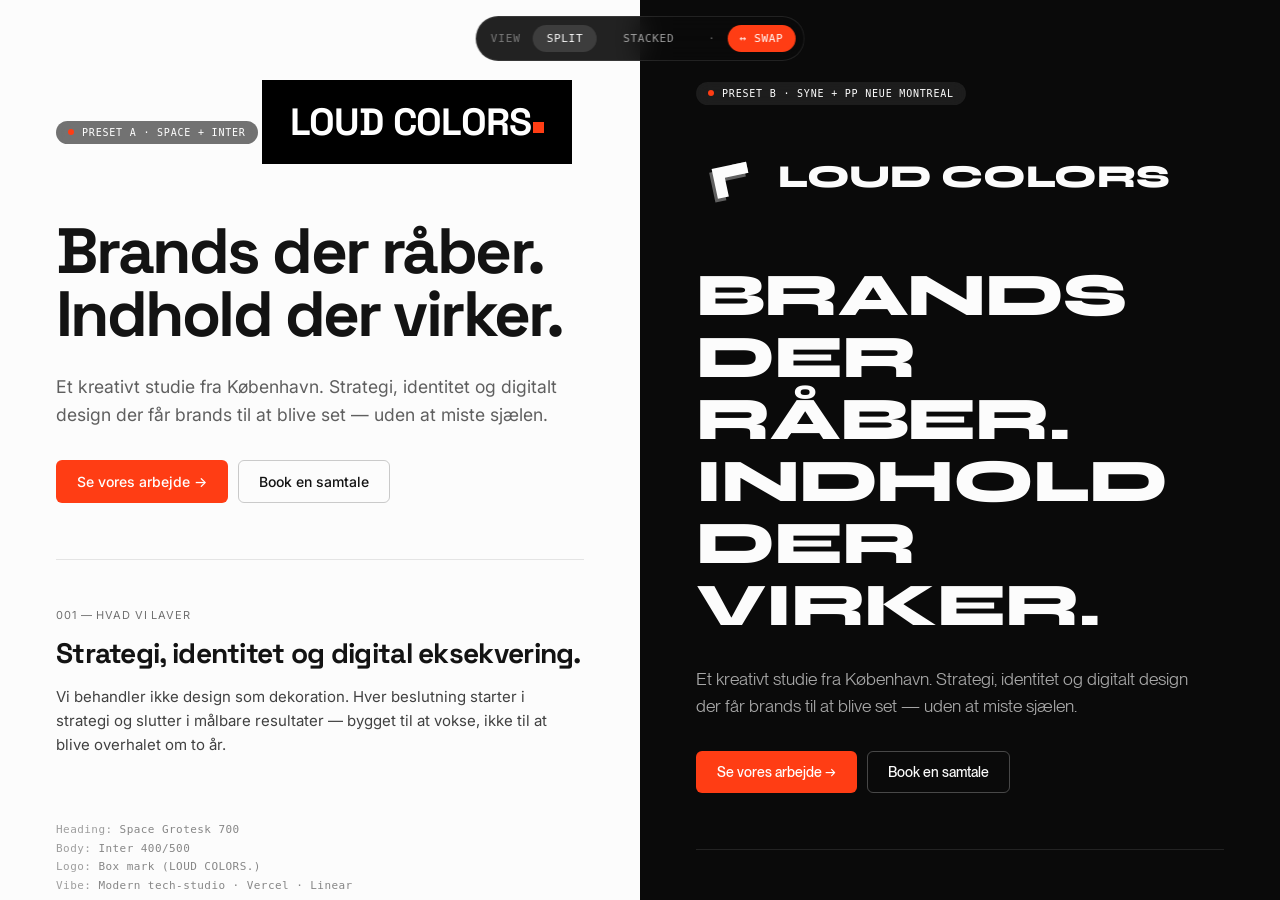
==== compare-loud.html @ 7bf84391 "Add Loud Colors brand preset comparison + Syne font" ====
<!DOCTYPE html>
<html lang="da">
<head>
  <meta charset="UTF-8">
  <meta name="viewport" content="width=device-width, initial-scale=1.0">
  <title>Loud Colors · Brand presets</title>
  <link rel="preconnect" href="https://fonts.googleapis.com">
  <link rel="preconnect" href="https://fonts.gstatic.com" crossorigin>
  <link rel="stylesheet" href="https://fonts.googleapis.com/css2?family=Space+Grotesk:wght@400;500;700&family=Inter:wght@400;500&display=swap">
  <style>
    @font-face {
      font-family: 'PP Neue Montreal';
      src: url('fonts/PPNeueMontreal-Book.woff2') format('woff2');
      font-weight: 400; font-display: swap;
    }
    @font-face {
      font-family: 'PP Neue Montreal';
      src: url('fonts/PPNeueMontreal-Medium.woff2') format('woff2');
      font-weight: 500; font-display: swap;
    }
    @font-face {
      font-family: 'Syne';
      src: url('fonts/Syne-ExtraBold.ttf') format('truetype');
      font-weight: 800; font-display: swap;
    }

    /* Base */
    * { box-sizing: border-box; margin: 0; padding: 0; }
    html, body { height: 100%; }
    body {
      background: #0A0A0A;
      color: #FCFCFC;
      font-family: 'Inter', system-ui, sans-serif;
      -webkit-font-smoothing: antialiased;
      overflow: hidden;
    }

    /* Toolbar */
    .toolbar {
      position: fixed; top: 16px; left: 50%; transform: translateX(-50%);
      z-index: 1000;
      background: rgba(10, 10, 10, 0.9);
      backdrop-filter: blur(14px);
      border: 1px solid rgba(255, 255, 255, 0.1);
      padding: 8px 8px 8px 14px; border-radius: 999px;
      display: flex; align-items: center; gap: 12px;
      font-family: ui-monospace, monospace;
      font-size: 11px; letter-spacing: 0.08em; text-transform: uppercase;
      color: rgba(255, 255, 255, 0.6);
    }
    .toolbar-label { color: rgba(255, 255, 255, 0.4); }
    .toolbar button {
      background: transparent; border: none;
      color: rgba(255, 255, 255, 0.6);
      font-family: inherit; font-size: 11px;
      letter-spacing: 0.06em; text-transform: uppercase;
      padding: 7px 14px; border-radius: 999px;
      cursor: pointer; transition: background 0.15s, color 0.15s;
    }
    .toolbar button:hover { color: #FCFCFC; }
    .toolbar button.active { background: rgba(255, 255, 255, 0.12); color: #FCFCFC; }
    .toolbar .swap {
      background: #FF3D14; color: #fff;
      padding: 7px 12px;
    }
    .toolbar .swap:hover { background: #D62E0B; color: #fff; }

    /* Layout grid */
    .compare {
      display: grid; grid-template-columns: 1fr 1fr;
      height: 100vh; overflow: hidden;
    }
    .compare.stacked { grid-template-columns: 1fr; grid-template-rows: 1fr 1fr; }

    /* Side base */
    .side {
      position: relative; overflow-y: auto; overflow-x: hidden;
      padding: 80px 56px 56px;
    }
    .side-label {
      position: sticky; top: 0;
      display: inline-flex; align-items: center; gap: 8px;
      background: rgba(0, 0, 0, 0.55); color: #fff;
      padding: 6px 12px; border-radius: 999px;
      font-family: ui-monospace, monospace;
      font-size: 10px; letter-spacing: 0.08em; text-transform: uppercase;
      backdrop-filter: blur(8px);
      margin-bottom: 40px;
      z-index: 5;
    }
    .side-label-dot { width: 6px; height: 6px; border-radius: 50%; }

    /* Preset 1 — Space + Inter + Box logo */
    .preset-space {
      background: #FCFCFC; color: #131313;
    }
    .preset-space h1 {
      font-family: 'Space Grotesk', sans-serif;
      font-weight: 700;
      font-size: clamp(2.5rem, 5vw, 4rem);
      letter-spacing: -0.04em; line-height: 0.98;
      margin-bottom: 28px;
    }
    .preset-space .lede,
    .preset-space p,
    .preset-space .meta {
      font-family: 'Inter', sans-serif;
    }
    .preset-space .lede {
      font-size: 1.1rem; line-height: 1.55;
      color: #5F5F5F; max-width: 520px; margin-bottom: 32px;
    }
    .preset-space .side-label-dot { background: #FF3D14; }

    /* Preset 2 — Syne + PP Neue + Abstract mark */
    .preset-syne {
      background: #0A0A0A; color: #FCFCFC;
    }
    .preset-syne h1 {
      font-family: 'Syne', sans-serif;
      font-weight: 800;
      font-size: clamp(2.4rem, 4.8vw, 3.8rem);
      letter-spacing: -0.02em; line-height: 1.02;
      margin-bottom: 28px;
      text-transform: uppercase;
    }
    .preset-syne .lede,
    .preset-syne p,
    .preset-syne .meta {
      font-family: 'PP Neue Montreal', sans-serif;
    }
    .preset-syne .lede {
      font-size: 1.1rem; line-height: 1.55;
      color: rgba(252, 252, 252, 0.65); max-width: 520px; margin-bottom: 32px;
    }
    .preset-syne .side-label {
      background: rgba(255, 255, 255, 0.08);
    }
    .preset-syne .side-label-dot { background: #FF3D14; }

    /* Logo box (preset 1) */
    .logo-box {
      display: inline-block;
      background: #000;
      padding: 18px 28px 18px 28px;
      margin-bottom: 56px;
    }
    .logo-box-text {
      font-family: 'Space Grotesk', sans-serif;
      font-weight: 700;
      font-size: 38px;
      letter-spacing: -0.02em;
      color: #fff;
      text-transform: uppercase;
      display: inline-flex; align-items: baseline; gap: 2px;
    }
    .logo-box-dot {
      display: inline-block;
      width: 11px; height: 11px;
      background: #FF3D14;
      transform: translateY(-2px);
    }

    /* Logo mark + Syne text (preset 2) */
    .logo-syne {
      display: inline-flex; align-items: center; gap: 18px;
      margin-bottom: 56px;
    }
    .logo-mark {
      width: 64px; height: 64px;
      position: relative;
    }
    .logo-mark svg { width: 100%; height: 100%; display: block; }
    .logo-syne-text {
      font-family: 'Syne', sans-serif;
      font-weight: 800;
      font-size: 32px;
      letter-spacing: -0.01em;
      color: #FCFCFC;
      text-transform: uppercase;
    }

    /* Actions */
    .actions {
      display: flex; gap: 10px; flex-wrap: wrap;
      margin-bottom: 56px;
    }
    .btn {
      display: inline-flex; align-items: center; gap: 6px;
      padding: 12px 20px; border-radius: 6px;
      font-size: 14px; font-weight: 500;
      cursor: pointer; border: 1px solid transparent;
      text-decoration: none;
      transition: background 0.15s, color 0.15s, border-color 0.15s;
    }

    .preset-space .btn-primary {
      background: #FF3D14; color: #fff; font-family: 'Inter', sans-serif;
    }
    .preset-space .btn-primary:hover { background: #D62E0B; }
    .preset-space .btn-ghost {
      border-color: rgba(0, 0, 0, 0.2); color: #131313; font-family: 'Inter', sans-serif;
    }
    .preset-space .btn-ghost:hover { border-color: #131313; background: #131313; color: #fff; }

    .preset-syne .btn-primary {
      background: #FF3D14; color: #fff; font-family: 'PP Neue Montreal', sans-serif;
    }
    .preset-syne .btn-primary:hover { background: #D62E0B; }
    .preset-syne .btn-ghost {
      border-color: rgba(255, 255, 255, 0.25); color: #FCFCFC; font-family: 'PP Neue Montreal', sans-serif;
    }
    .preset-syne .btn-ghost:hover { border-color: #FCFCFC; background: #FCFCFC; color: #0A0A0A; }

    /* Section */
    .section {
      padding-top: 48px;
      border-top: 1px solid;
      max-width: 720px;
    }
    .preset-space .section { border-color: rgba(19, 19, 19, 0.10); }
    .preset-syne .section { border-color: rgba(255, 255, 255, 0.10); }

    .section .meta {
      font-size: 11px; letter-spacing: 0.08em; text-transform: uppercase;
      opacity: 0.6; margin-bottom: 16px;
    }
    .section h2 {
      font-size: clamp(1.4rem, 2.2vw, 1.9rem);
      letter-spacing: -0.025em; line-height: 1.1;
      margin-bottom: 16px;
    }
    .preset-space .section h2 { font-family: 'Space Grotesk', sans-serif; font-weight: 700; }
    .preset-syne .section h2 { font-family: 'Syne', sans-serif; font-weight: 800; text-transform: uppercase; }
    .section p { font-size: 15px; line-height: 1.6; opacity: 0.8; max-width: 520px; }

    /* Font / palette specs at bottom */
    .specs {
      margin-top: 64px;
      font-family: ui-monospace, monospace;
      font-size: 11px; letter-spacing: 0.04em;
      opacity: 0.5;
      line-height: 1.7;
    }
    .specs strong { font-weight: 500; opacity: 0.8; }

    /* Mobile */
    @media (max-width: 980px) {
      body { overflow: auto; }
      .compare { grid-template-columns: 1fr; height: auto; }
      .side { height: auto; min-height: 100vh; padding: 80px 28px 56px; }
      .toolbar { font-size: 10px; }
      .toolbar button { padding: 6px 10px; font-size: 10px; }
    }
  </style>
</head>
<body>

  <!-- Toolbar -->
  <div class="toolbar">
    <span class="toolbar-label">View</span>
    <button id="view-split" class="active">Split</button>
    <button id="view-stacked">Stacked</button>
    <span class="toolbar-label" style="margin-left: 8px;">·</span>
    <button class="swap" id="swap">↔ Swap</button>
  </div>

  <div class="compare" id="compare">

    <!-- ============================== -->
    <!-- PRESET 1 — Space + Inter + Box -->
    <!-- ============================== -->
    <div class="side preset-space" id="side-1">
      <div class="side-label">
        <span class="side-label-dot"></span>
        Preset A · Space + Inter
      </div>

      <!-- LOUD COLORS box logo (recreated as HTML/CSS) -->
      <div class="logo-box">
        <span class="logo-box-text">LOUD COLORS<span class="logo-box-dot"></span></span>
      </div>

      <h1>Brands der råber.<br>Indhold der virker.</h1>
      <p class="lede">Et kreativt studie fra København. Strategi, identitet og digitalt design der får brands til at blive set — uden at miste sjælen.</p>

      <div class="actions">
        <a href="#" class="btn btn-primary">Se vores arbejde →</a>
        <a href="#" class="btn btn-ghost">Book en samtale</a>
      </div>

      <div class="section">
        <div class="meta">001 — Hvad vi laver</div>
        <h2>Strategi, identitet og digital eksekvering.</h2>
        <p>Vi behandler ikke design som dekoration. Hver beslutning starter i strategi og slutter i målbare resultater — bygget til at vokse, ikke til at blive overhalet om to år.</p>
      </div>

      <div class="specs">
        <strong>Heading:</strong> Space Grotesk 700<br>
        <strong>Body:</strong> Inter 400/500<br>
        <strong>Logo:</strong> Box mark (LOUD COLORS.)<br>
        <strong>Vibe:</strong> Modern tech-studio · Vercel · Linear
      </div>
    </div>

    <!-- =================================== -->
    <!-- PRESET 2 — Syne + PP Neue + Mark -->
    <!-- =================================== -->
    <div class="side preset-syne" id="side-2">
      <div class="side-label">
        <span class="side-label-dot"></span>
        Preset B · Syne + PP Neue Montreal
      </div>

      <!-- Abstract L mark + Syne wordmark -->
      <div class="logo-syne">
        <span class="logo-mark">
          <svg viewBox="0 0 80 80" xmlns="http://www.w3.org/2000/svg" aria-label="Loud Colors mark">
            <g transform="rotate(-12 40 40)">
              <!-- shadow / offset layer -->
              <polygon points="18,30 62,30 62,44 32,44 32,68 18,68" fill="rgba(255,255,255,0.35)"/>
              <!-- main L shape -->
              <polygon points="22,26 66,26 66,40 36,40 36,64 22,64" fill="#FCFCFC"/>
              <!-- diagonal cut accent -->
              <polygon points="48,26 66,26 66,40 56,40" fill="rgba(255,255,255,0.55)"/>
            </g>
          </svg>
        </span>
        <span class="logo-syne-text">Loud Colors</span>
      </div>

      <h1>Brands der råber.<br>Indhold der virker.</h1>
      <p class="lede">Et kreativt studie fra København. Strategi, identitet og digitalt design der får brands til at blive set — uden at miste sjælen.</p>

      <div class="actions">
        <a href="#" class="btn btn-primary">Se vores arbejde →</a>
        <a href="#" class="btn btn-ghost">Book en samtale</a>
      </div>

      <div class="section">
        <div class="meta">001 — Hvad vi laver</div>
        <h2>Strategi, identitet og digital eksekvering.</h2>
        <p>Vi behandler ikke design som dekoration. Hver beslutning starter i strategi og slutter i målbare resultater — bygget til at vokse, ikke til at blive overhalet om to år.</p>
      </div>

      <div class="specs">
        <strong>Heading:</strong> Syne ExtraBold 800 · uppercase<br>
        <strong>Body:</strong> PP Neue Montreal 400/500<br>
        <strong>Logo:</strong> Abstract L mark + wordmark<br>
        <strong>Vibe:</strong> Editorial · Bold · Studio
      </div>
    </div>

  </div>

  <script>
    const compare = document.getElementById('compare');
    const side1 = document.getElementById('side-1');
    const side2 = document.getElementById('side-2');
    const btnSplit = document.getElementById('view-split');
    const btnStacked = document.getElementById('view-stacked');
    const btnSwap = document.getElementById('swap');

    btnSplit.addEventListener('click', () => {
      compare.classList.remove('stacked');
      btnSplit.classList.add('active');
      btnStacked.classList.remove('active');
    });
    btnStacked.addEventListener('click', () => {
      compare.classList.add('stacked');
      btnStacked.classList.add('active');
      btnSplit.classList.remove('active');
    });
    btnSwap.addEventListener('click', () => {
      // swap DOM order
      if (side1.nextElementSibling === side2) {
        compare.insertBefore(side2, side1);
      } else {
        compare.insertBefore(side1, side2);
      }
    });
  </script>

</body>
</html>
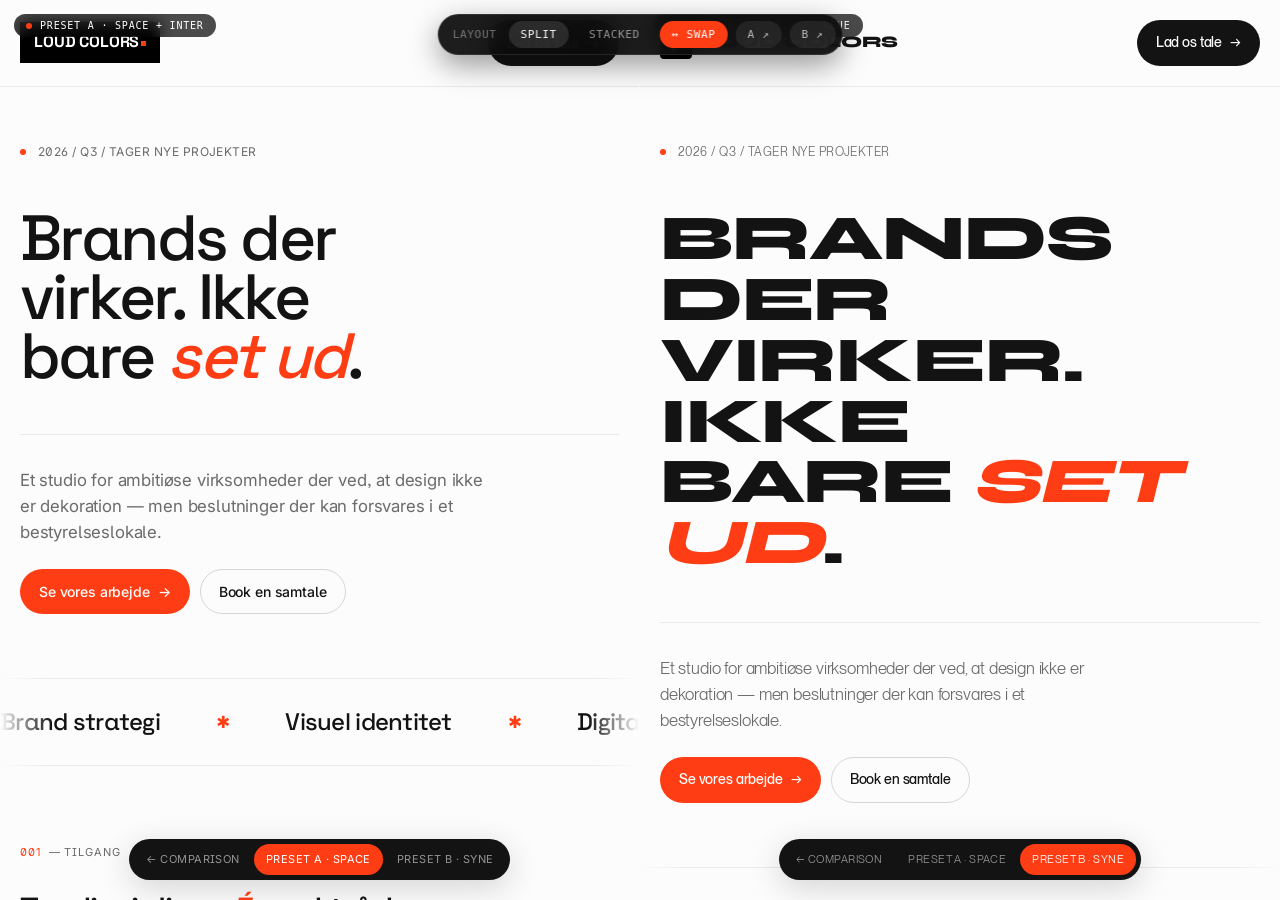
==== commit 5c03e39b: "Rebuild Loud Colors comparison: two full-layout previews side-by-side via iframes" ====
--- a/compare-loud.html
+++ b/compare-loud.html
@@ -3,360 +3,122 @@
 <head>
   <meta charset="UTF-8">
   <meta name="viewport" content="width=device-width, initial-scale=1.0">
-  <title>Loud Colors · Brand presets</title>
-  <link rel="preconnect" href="https://fonts.googleapis.com">
-  <link rel="preconnect" href="https://fonts.gstatic.com" crossorigin>
-  <link rel="stylesheet" href="https://fonts.googleapis.com/css2?family=Space+Grotesk:wght@400;500;700&family=Inter:wght@400;500&display=swap">
+  <title>Loud Colors · Brand presets comparison</title>
   <style>
-    @font-face {
-      font-family: 'PP Neue Montreal';
-      src: url('fonts/PPNeueMontreal-Book.woff2') format('woff2');
-      font-weight: 400; font-display: swap;
-    }
-    @font-face {
-      font-family: 'PP Neue Montreal';
-      src: url('fonts/PPNeueMontreal-Medium.woff2') format('woff2');
-      font-weight: 500; font-display: swap;
-    }
-    @font-face {
-      font-family: 'Syne';
-      src: url('fonts/Syne-ExtraBold.ttf') format('truetype');
-      font-weight: 800; font-display: swap;
-    }
-
-    /* Base */
     * { box-sizing: border-box; margin: 0; padding: 0; }
     html, body { height: 100%; }
     body {
-      background: #0A0A0A;
-      color: #FCFCFC;
-      font-family: 'Inter', system-ui, sans-serif;
-      -webkit-font-smoothing: antialiased;
+      background: #0A0A0A; color: #FCFCFC;
+      font-family: ui-monospace, monospace;
       overflow: hidden;
     }
 
     /* Toolbar */
     .toolbar {
-      position: fixed; top: 16px; left: 50%; transform: translateX(-50%);
+      position: fixed; top: 14px; left: 50%; transform: translateX(-50%);
       z-index: 1000;
-      background: rgba(10, 10, 10, 0.9);
+      background: rgba(10, 10, 10, 0.92);
       backdrop-filter: blur(14px);
       border: 1px solid rgba(255, 255, 255, 0.1);
-      padding: 8px 8px 8px 14px; border-radius: 999px;
-      display: flex; align-items: center; gap: 12px;
-      font-family: ui-monospace, monospace;
-      font-size: 11px; letter-spacing: 0.08em; text-transform: uppercase;
-      color: rgba(255, 255, 255, 0.6);
+      padding: 6px 6px 6px 14px; border-radius: 999px;
+      display: flex; align-items: center; gap: 8px;
+      font-size: 11px; letter-spacing: 0.06em; text-transform: uppercase;
+      color: rgba(255, 255, 255, 0.55);
+      box-shadow: 0 10px 30px rgba(0,0,0,0.4);
     }
-    .toolbar-label { color: rgba(255, 255, 255, 0.4); }
+    .toolbar-label { color: rgba(255, 255, 255, 0.4); margin-right: 4px; }
     .toolbar button {
       background: transparent; border: none;
-      color: rgba(255, 255, 255, 0.6);
+      color: rgba(255, 255, 255, 0.55);
       font-family: inherit; font-size: 11px;
       letter-spacing: 0.06em; text-transform: uppercase;
-      padding: 7px 14px; border-radius: 999px;
+      padding: 7px 12px; border-radius: 999px;
       cursor: pointer; transition: background 0.15s, color 0.15s;
     }
     .toolbar button:hover { color: #FCFCFC; }
     .toolbar button.active { background: rgba(255, 255, 255, 0.12); color: #FCFCFC; }
     .toolbar .swap {
       background: #FF3D14; color: #fff;
-      padding: 7px 12px;
     }
     .toolbar .swap:hover { background: #D62E0B; color: #fff; }
+    .toolbar .open-full {
+      background: rgba(255, 255, 255, 0.08);
+      padding: 7px 12px; border-radius: 999px;
+      text-decoration: none; color: rgba(255,255,255,0.7);
+      font-size: 11px; letter-spacing: 0.06em; text-transform: uppercase;
+      transition: background 0.15s, color 0.15s;
+    }
+    .toolbar .open-full:hover { background: rgba(255,255,255,0.16); color: #fff; }
 
-    /* Layout grid */
+    /* Frame layout */
     .compare {
       display: grid; grid-template-columns: 1fr 1fr;
-      height: 100vh; overflow: hidden;
+      height: 100vh; gap: 0;
     }
     .compare.stacked { grid-template-columns: 1fr; grid-template-rows: 1fr 1fr; }
 
-    /* Side base */
-    .side {
-      position: relative; overflow-y: auto; overflow-x: hidden;
-      padding: 80px 56px 56px;
+    .frame-wrap {
+      position: relative;
+      overflow: hidden;
+      background: #FCFCFC;
+      border-right: 1px solid rgba(255,255,255,0.08);
     }
-    .side-label {
-      position: sticky; top: 0;
-      display: inline-flex; align-items: center; gap: 8px;
-      background: rgba(0, 0, 0, 0.55); color: #fff;
+    .frame-wrap:last-child { border-right: none; }
+    .compare.stacked .frame-wrap { border-right: none; border-bottom: 1px solid rgba(255,255,255,0.08); }
+    .compare.stacked .frame-wrap:last-child { border-bottom: none; }
+
+    .frame-label {
+      position: absolute; top: 14px; left: 14px; z-index: 5;
+      background: rgba(0, 0, 0, 0.7); color: #fff;
       padding: 6px 12px; border-radius: 999px;
-      font-family: ui-monospace, monospace;
       font-size: 10px; letter-spacing: 0.08em; text-transform: uppercase;
       backdrop-filter: blur(8px);
-      margin-bottom: 40px;
-      z-index: 5;
+      display: inline-flex; align-items: center; gap: 8px;
+      pointer-events: none;
     }
-    .side-label-dot { width: 6px; height: 6px; border-radius: 50%; }
+    .frame-label-dot { width: 6px; height: 6px; border-radius: 50%; background: #FF3D14; }
 
-    /* Preset 1 — Space + Inter + Box logo */
-    .preset-space {
-      background: #FCFCFC; color: #131313;
+    iframe {
+      width: 100%; height: 100%; border: 0;
+      display: block;
+      background: #FCFCFC;
     }
-    .preset-space h1 {
-      font-family: 'Space Grotesk', sans-serif;
-      font-weight: 700;
-      font-size: clamp(2.5rem, 5vw, 4rem);
-      letter-spacing: -0.04em; line-height: 0.98;
-      margin-bottom: 28px;
-    }
-    .preset-space .lede,
-    .preset-space p,
-    .preset-space .meta {
-      font-family: 'Inter', sans-serif;
-    }
-    .preset-space .lede {
-      font-size: 1.1rem; line-height: 1.55;
-      color: #5F5F5F; max-width: 520px; margin-bottom: 32px;
-    }
-    .preset-space .side-label-dot { background: #FF3D14; }
-
-    /* Preset 2 — Syne + PP Neue + Abstract mark */
-    .preset-syne {
-      background: #0A0A0A; color: #FCFCFC;
-    }
-    .preset-syne h1 {
-      font-family: 'Syne', sans-serif;
-      font-weight: 800;
-      font-size: clamp(2.4rem, 4.8vw, 3.8rem);
-      letter-spacing: -0.02em; line-height: 1.02;
-      margin-bottom: 28px;
-      text-transform: uppercase;
-    }
-    .preset-syne .lede,
-    .preset-syne p,
-    .preset-syne .meta {
-      font-family: 'PP Neue Montreal', sans-serif;
-    }
-    .preset-syne .lede {
-      font-size: 1.1rem; line-height: 1.55;
-      color: rgba(252, 252, 252, 0.65); max-width: 520px; margin-bottom: 32px;
-    }
-    .preset-syne .side-label {
-      background: rgba(255, 255, 255, 0.08);
-    }
-    .preset-syne .side-label-dot { background: #FF3D14; }
-
-    /* Logo box (preset 1) */
-    .logo-box {
-      display: inline-block;
-      background: #000;
-      padding: 18px 28px 18px 28px;
-      margin-bottom: 56px;
-    }
-    .logo-box-text {
-      font-family: 'Space Grotesk', sans-serif;
-      font-weight: 700;
-      font-size: 38px;
-      letter-spacing: -0.02em;
-      color: #fff;
-      text-transform: uppercase;
-      display: inline-flex; align-items: baseline; gap: 2px;
-    }
-    .logo-box-dot {
-      display: inline-block;
-      width: 11px; height: 11px;
-      background: #FF3D14;
-      transform: translateY(-2px);
-    }
-
-    /* Logo mark + Syne text (preset 2) */
-    .logo-syne {
-      display: inline-flex; align-items: center; gap: 18px;
-      margin-bottom: 56px;
-    }
-    .logo-mark {
-      width: 64px; height: 64px;
-      position: relative;
-    }
-    .logo-mark svg { width: 100%; height: 100%; display: block; }
-    .logo-syne-text {
-      font-family: 'Syne', sans-serif;
-      font-weight: 800;
-      font-size: 32px;
-      letter-spacing: -0.01em;
-      color: #FCFCFC;
-      text-transform: uppercase;
-    }
-
-    /* Actions */
-    .actions {
-      display: flex; gap: 10px; flex-wrap: wrap;
-      margin-bottom: 56px;
-    }
-    .btn {
-      display: inline-flex; align-items: center; gap: 6px;
-      padding: 12px 20px; border-radius: 6px;
-      font-size: 14px; font-weight: 500;
-      cursor: pointer; border: 1px solid transparent;
-      text-decoration: none;
-      transition: background 0.15s, color 0.15s, border-color 0.15s;
-    }
-
-    .preset-space .btn-primary {
-      background: #FF3D14; color: #fff; font-family: 'Inter', sans-serif;
-    }
-    .preset-space .btn-primary:hover { background: #D62E0B; }
-    .preset-space .btn-ghost {
-      border-color: rgba(0, 0, 0, 0.2); color: #131313; font-family: 'Inter', sans-serif;
-    }
-    .preset-space .btn-ghost:hover { border-color: #131313; background: #131313; color: #fff; }
-
-    .preset-syne .btn-primary {
-      background: #FF3D14; color: #fff; font-family: 'PP Neue Montreal', sans-serif;
-    }
-    .preset-syne .btn-primary:hover { background: #D62E0B; }
-    .preset-syne .btn-ghost {
-      border-color: rgba(255, 255, 255, 0.25); color: #FCFCFC; font-family: 'PP Neue Montreal', sans-serif;
-    }
-    .preset-syne .btn-ghost:hover { border-color: #FCFCFC; background: #FCFCFC; color: #0A0A0A; }
-
-    /* Section */
-    .section {
-      padding-top: 48px;
-      border-top: 1px solid;
-      max-width: 720px;
-    }
-    .preset-space .section { border-color: rgba(19, 19, 19, 0.10); }
-    .preset-syne .section { border-color: rgba(255, 255, 255, 0.10); }
-
-    .section .meta {
-      font-size: 11px; letter-spacing: 0.08em; text-transform: uppercase;
-      opacity: 0.6; margin-bottom: 16px;
-    }
-    .section h2 {
-      font-size: clamp(1.4rem, 2.2vw, 1.9rem);
-      letter-spacing: -0.025em; line-height: 1.1;
-      margin-bottom: 16px;
-    }
-    .preset-space .section h2 { font-family: 'Space Grotesk', sans-serif; font-weight: 700; }
-    .preset-syne .section h2 { font-family: 'Syne', sans-serif; font-weight: 800; text-transform: uppercase; }
-    .section p { font-size: 15px; line-height: 1.6; opacity: 0.8; max-width: 520px; }
-
-    /* Font / palette specs at bottom */
-    .specs {
-      margin-top: 64px;
-      font-family: ui-monospace, monospace;
-      font-size: 11px; letter-spacing: 0.04em;
-      opacity: 0.5;
-      line-height: 1.7;
-    }
-    .specs strong { font-weight: 500; opacity: 0.8; }
 
     /* Mobile */
     @media (max-width: 980px) {
       body { overflow: auto; }
       .compare { grid-template-columns: 1fr; height: auto; }
-      .side { height: auto; min-height: 100vh; padding: 80px 28px 56px; }
-      .toolbar { font-size: 10px; }
-      .toolbar button { padding: 6px 10px; font-size: 10px; }
+      .frame-wrap { height: 100vh; }
+      .compare.stacked .frame-wrap { height: 100vh; }
     }
   </style>
 </head>
 <body>
 
-  <!-- Toolbar -->
   <div class="toolbar">
-    <span class="toolbar-label">View</span>
+    <span class="toolbar-label">Layout</span>
     <button id="view-split" class="active">Split</button>
     <button id="view-stacked">Stacked</button>
-    <span class="toolbar-label" style="margin-left: 8px;">·</span>
     <button class="swap" id="swap">↔ Swap</button>
+    <a class="open-full" id="open-a" href="preview-loud-space.html" target="_blank">A ↗</a>
+    <a class="open-full" id="open-b" href="preview-loud-syne.html" target="_blank">B ↗</a>
   </div>
 
   <div class="compare" id="compare">
-
-    <!-- ============================== -->
-    <!-- PRESET 1 — Space + Inter + Box -->
-    <!-- ============================== -->
-    <div class="side preset-space" id="side-1">
-      <div class="side-label">
-        <span class="side-label-dot"></span>
-        Preset A · Space + Inter
-      </div>
-
-      <!-- LOUD COLORS box logo (recreated as HTML/CSS) -->
-      <div class="logo-box">
-        <span class="logo-box-text">LOUD COLORS<span class="logo-box-dot"></span></span>
-      </div>
-
-      <h1>Brands der råber.<br>Indhold der virker.</h1>
-      <p class="lede">Et kreativt studie fra København. Strategi, identitet og digitalt design der får brands til at blive set — uden at miste sjælen.</p>
-
-      <div class="actions">
-        <a href="#" class="btn btn-primary">Se vores arbejde →</a>
-        <a href="#" class="btn btn-ghost">Book en samtale</a>
-      </div>
-
-      <div class="section">
-        <div class="meta">001 — Hvad vi laver</div>
-        <h2>Strategi, identitet og digital eksekvering.</h2>
-        <p>Vi behandler ikke design som dekoration. Hver beslutning starter i strategi og slutter i målbare resultater — bygget til at vokse, ikke til at blive overhalet om to år.</p>
-      </div>
-
-      <div class="specs">
-        <strong>Heading:</strong> Space Grotesk 700<br>
-        <strong>Body:</strong> Inter 400/500<br>
-        <strong>Logo:</strong> Box mark (LOUD COLORS.)<br>
-        <strong>Vibe:</strong> Modern tech-studio · Vercel · Linear
-      </div>
+    <div class="frame-wrap" id="wrap-a">
+      <div class="frame-label"><span class="frame-label-dot"></span>Preset A · Space + Inter</div>
+      <iframe src="preview-loud-space.html" title="Preset A — Space + Inter"></iframe>
     </div>
-
-    <!-- =================================== -->
-    <!-- PRESET 2 — Syne + PP Neue + Mark -->
-    <!-- =================================== -->
-    <div class="side preset-syne" id="side-2">
-      <div class="side-label">
-        <span class="side-label-dot"></span>
-        Preset B · Syne + PP Neue Montreal
-      </div>
-
-      <!-- Abstract L mark + Syne wordmark -->
-      <div class="logo-syne">
-        <span class="logo-mark">
-          <svg viewBox="0 0 80 80" xmlns="http://www.w3.org/2000/svg" aria-label="Loud Colors mark">
-            <g transform="rotate(-12 40 40)">
-              <!-- shadow / offset layer -->
-              <polygon points="18,30 62,30 62,44 32,44 32,68 18,68" fill="rgba(255,255,255,0.35)"/>
-              <!-- main L shape -->
-              <polygon points="22,26 66,26 66,40 36,40 36,64 22,64" fill="#FCFCFC"/>
-              <!-- diagonal cut accent -->
-              <polygon points="48,26 66,26 66,40 56,40" fill="rgba(255,255,255,0.55)"/>
-            </g>
-          </svg>
-        </span>
-        <span class="logo-syne-text">Loud Colors</span>
-      </div>
-
-      <h1>Brands der råber.<br>Indhold der virker.</h1>
-      <p class="lede">Et kreativt studie fra København. Strategi, identitet og digitalt design der får brands til at blive set — uden at miste sjælen.</p>
-
-      <div class="actions">
-        <a href="#" class="btn btn-primary">Se vores arbejde →</a>
-        <a href="#" class="btn btn-ghost">Book en samtale</a>
-      </div>
-
-      <div class="section">
-        <div class="meta">001 — Hvad vi laver</div>
-        <h2>Strategi, identitet og digital eksekvering.</h2>
-        <p>Vi behandler ikke design som dekoration. Hver beslutning starter i strategi og slutter i målbare resultater — bygget til at vokse, ikke til at blive overhalet om to år.</p>
-      </div>
-
-      <div class="specs">
-        <strong>Heading:</strong> Syne ExtraBold 800 · uppercase<br>
-        <strong>Body:</strong> PP Neue Montreal 400/500<br>
-        <strong>Logo:</strong> Abstract L mark + wordmark<br>
-        <strong>Vibe:</strong> Editorial · Bold · Studio
-      </div>
+    <div class="frame-wrap" id="wrap-b">
+      <div class="frame-label"><span class="frame-label-dot"></span>Preset B · Syne + PP Neue</div>
+      <iframe src="preview-loud-syne.html" title="Preset B — Syne + PP Neue"></iframe>
     </div>
-
   </div>
 
   <script>
     const compare = document.getElementById('compare');
-    const side1 = document.getElementById('side-1');
-    const side2 = document.getElementById('side-2');
+    const wrapA = document.getElementById('wrap-a');
+    const wrapB = document.getElementById('wrap-b');
     const btnSplit = document.getElementById('view-split');
     const btnStacked = document.getElementById('view-stacked');
     const btnSwap = document.getElementById('swap');
@@ -372,11 +134,10 @@
       btnSplit.classList.remove('active');
     });
     btnSwap.addEventListener('click', () => {
-      // swap DOM order
-      if (side1.nextElementSibling === side2) {
-        compare.insertBefore(side2, side1);
+      if (wrapA.nextElementSibling === wrapB) {
+        compare.insertBefore(wrapB, wrapA);
       } else {
-        compare.insertBefore(side1, side2);
+        compare.insertBefore(wrapA, wrapB);
       }
     });
   </script>
